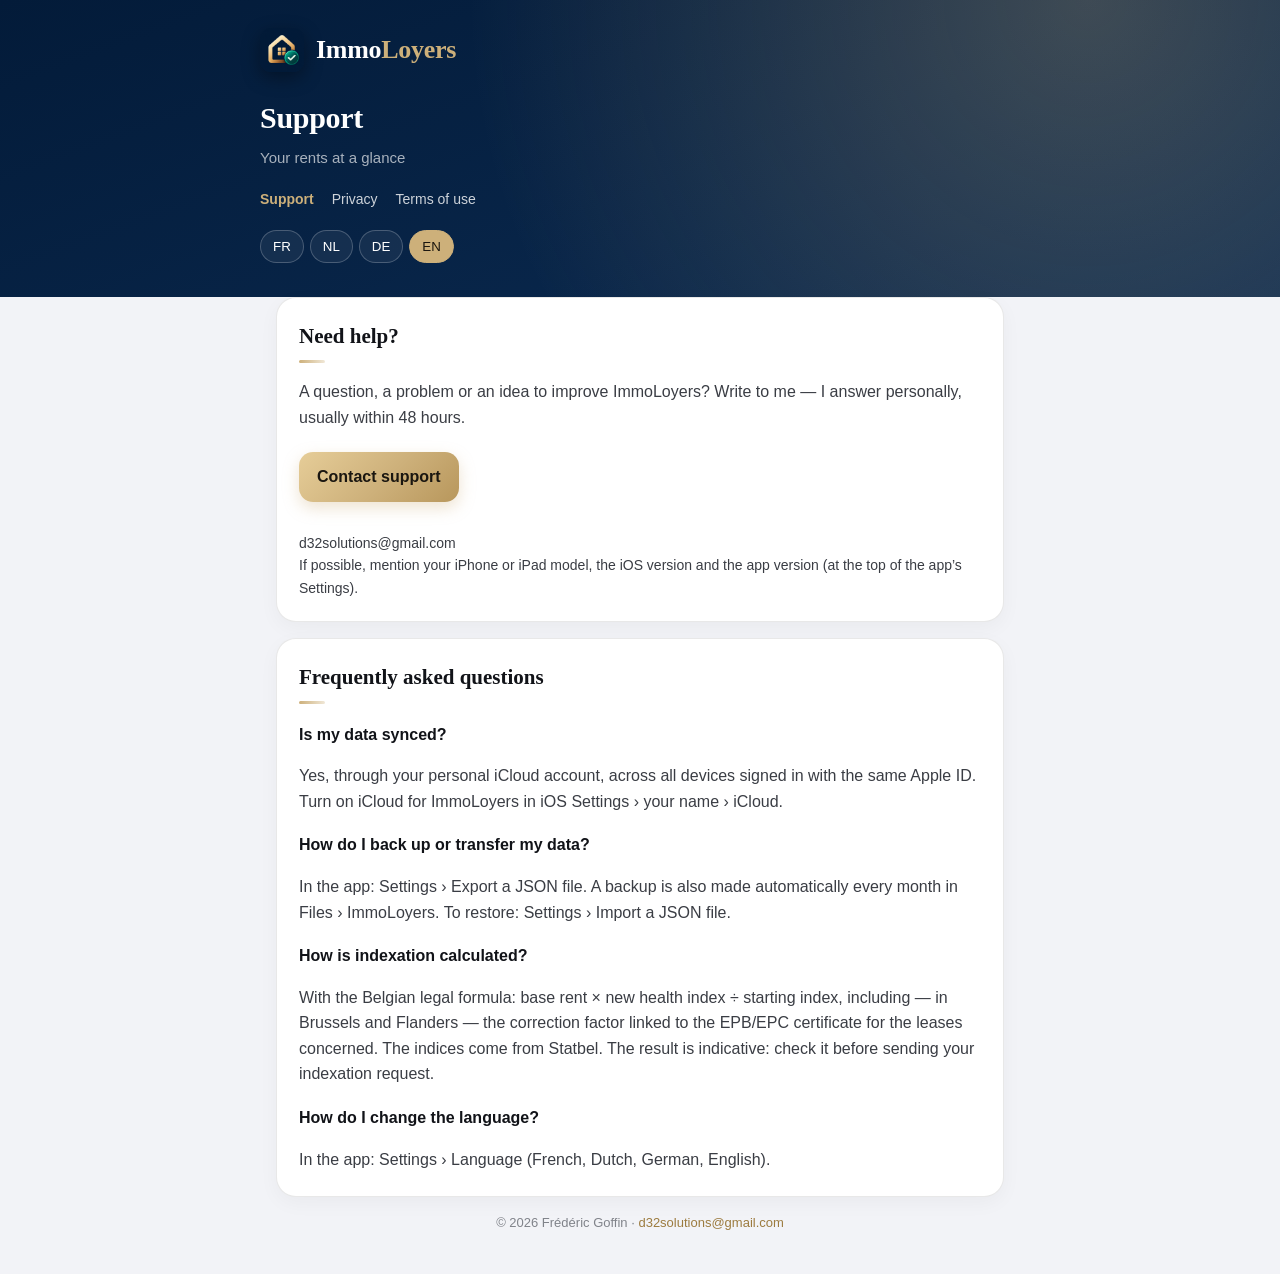
==== index.html @ 968ce4fb "Pages ImmoLoyers : assistance, confidentialité, conditions (FR/NL/DE/EN) Co-Authored-By: Claude Opus" ====
<!doctype html>
<html lang="fr">
<head>
<meta charset="utf-8">
<meta name="viewport" content="width=device-width, initial-scale=1">
<title>ImmoLoyers — Assistance</title>
<meta name="description" content="ImmoLoyers — Vos loyers, en un coup d’œil">
<link rel="icon" href="logo.png">
<link rel="apple-touch-icon" href="apple-touch-icon.png">
<link rel="stylesheet" href="style.css">
<script src="lang.js"></script>
</head>
<body>
<header class="hero"><div class="wrap">
  <div class="brand"><img src="logo.png" alt=""><span class="name serif">Immo<b>Loyers</b></span></div>
  <h1 class="serif"><span data-lang="fr">Assistance</span><span data-lang="nl">Ondersteuning</span><span data-lang="de">Support</span><span data-lang="en">Support</span></h1>
  <p class="sub"><span data-lang="fr">Vos loyers, en un coup d’œil</span><span data-lang="nl">Uw huurgelden in één oogopslag</span><span data-lang="de">Ihre Mieten auf einen Blick</span><span data-lang="en">Your rents at a glance</span></p>
  <nav class="pages"><a href="index.html" data-keep-lang class="on"><span data-lang="fr">Assistance</span><span data-lang="nl">Ondersteuning</span><span data-lang="de">Support</span><span data-lang="en">Support</span></a> <a href="privacy.html" data-keep-lang class=""><span data-lang="fr">Confidentialité</span><span data-lang="nl">Privacy</span><span data-lang="de">Datenschutz</span><span data-lang="en">Privacy</span></a> <a href="terms.html" data-keep-lang class=""><span data-lang="fr">Conditions d’utilisation</span><span data-lang="nl">Gebruiksvoorwaarden</span><span data-lang="de">Nutzungsbedingungen</span><span data-lang="en">Terms of use</span></a></nav>
  <nav class="lang">
    <button data-set="fr">FR</button><button data-set="nl">NL</button><button data-set="de">DE</button><button data-set="en">EN</button>
  </nav>
</div></header>
<main class="wrap"><div data-lang="fr"><section class="card"><h2 class="serif">Besoin d’aide ?</h2><div class="rule"></div><p>Une question, un problème ou une idée d’amélioration pour ImmoLoyers ? Écrivez-moi, je réponds personnellement, en général sous 48 heures.</p>
<a class="cta" href="mailto:d32solutions@gmail.com?subject=ImmoLoyers%20%E2%80%93%20assistance">Écrire à l’assistance</a>
<p class="muted">d32solutions@gmail.com<br>Indiquez si possible le modèle de votre iPhone ou iPad, la version d’iOS et la version de l’app (Réglages de l’app, en haut).</p></section><section class="card"><h2 class="serif">Questions fréquentes</h2><div class="rule"></div><h3>Mes données sont-elles synchronisées ?</h3><p>Oui, via votre compte iCloud personnel, entre tous vos appareils connectés au même identifiant Apple. Activez iCloud pour ImmoLoyers dans Réglages iOS › votre nom › iCloud.</p>
<h3>Comment sauvegarder ou transférer mes données ?</h3><p>Dans l’app : Réglages › Exporter un fichier JSON. Une sauvegarde automatique est aussi faite chaque mois dans Fichiers › ImmoLoyers. Pour restaurer : Réglages › Importer un fichier JSON.</p>
<h3>Comment l’indexation est-elle calculée ?</h3><p>Selon la formule légale belge : loyer de base × nouvel indice santé ÷ indice de départ, avec, à Bruxelles et en Flandre, le facteur de correction lié au certificat PEB / EPC pour les baux concernés. Les indices proviennent de Statbel. Le résultat est indicatif : vérifiez-le avant d’envoyer votre demande d’indexation.</p>
<h3>Comment changer la langue ?</h3><p>Dans l’app : Réglages › Langue (français, néerlandais, allemand, anglais).</p></section></div><div data-lang="nl"><section class="card"><h2 class="serif">Hulp nodig?</h2><div class="rule"></div><p>Een vraag, een probleem of een idee om ImmoLoyers te verbeteren? Schrijf me, ik antwoord persoonlijk, meestal binnen 48 uur.</p>
<a class="cta" href="mailto:d32solutions@gmail.com?subject=ImmoLoyers%20%E2%80%93%20ondersteuning">Ondersteuning contacteren</a>
<p class="muted">d32solutions@gmail.com<br>Vermeld indien mogelijk het model van uw iPhone of iPad, de iOS-versie en de versie van de app (bovenaan in de instellingen van de app).</p></section><section class="card"><h2 class="serif">Veelgestelde vragen</h2><div class="rule"></div><h3>Worden mijn gegevens gesynchroniseerd?</h3><p>Ja, via uw persoonlijke iCloud-account, tussen al uw toestellen met dezelfde Apple ID. Schakel iCloud in voor ImmoLoyers via iOS-instellingen › uw naam › iCloud.</p>
<h3>Hoe maak ik een back-up of zet ik mijn gegevens over?</h3><p>In de app: Instellingen › JSON-bestand exporteren. Elke maand wordt ook automatisch een back-up gemaakt in Bestanden › ImmoLoyers. Herstellen: Instellingen › JSON-bestand importeren.</p>
<h3>Hoe wordt de indexering berekend?</h3><p>Volgens de Belgische wettelijke formule: basishuur × nieuw gezondheidsindexcijfer ÷ aanvangsindexcijfer, met in Brussel en Vlaanderen de correctiefactor op basis van het EPB-/EPC-certificaat voor de betrokken huurovereenkomsten. De indexcijfers komen van Statbel. Het resultaat is indicatief: controleer het voordat u uw indexeringsverzoek verstuurt.</p>
<h3>Hoe wijzig ik de taal?</h3><p>In de app: Instellingen › Taal (Frans, Nederlands, Duits, Engels).</p></section></div><div data-lang="de"><section class="card"><h2 class="serif">Brauchen Sie Hilfe?</h2><div class="rule"></div><p>Eine Frage, ein Problem oder eine Idee zur Verbesserung von ImmoLoyers? Schreiben Sie mir, ich antworte persönlich, in der Regel innerhalb von 48 Stunden.</p>
<a class="cta" href="mailto:d32solutions@gmail.com?subject=ImmoLoyers%20%E2%80%93%20Support">Support kontaktieren</a>
<p class="muted">d32solutions@gmail.com<br>Geben Sie nach Möglichkeit das Modell Ihres iPhone oder iPad, die iOS-Version und die App-Version an (oben in den Einstellungen der App).</p></section><section class="card"><h2 class="serif">Häufige Fragen</h2><div class="rule"></div><h3>Werden meine Daten synchronisiert?</h3><p>Ja, über Ihr persönliches iCloud-Konto, zwischen allen Geräten mit derselben Apple-ID. Aktivieren Sie iCloud für ImmoLoyers unter iOS-Einstellungen › Ihr Name › iCloud.</p>
<h3>Wie sichere oder übertrage ich meine Daten?</h3><p>In der App: Einstellungen › JSON-Datei exportieren. Jeden Monat wird zudem automatisch eine Sicherung in Dateien › ImmoLoyers erstellt. Wiederherstellen: Einstellungen › JSON-Datei importieren.</p>
<h3>Wie wird die Indexierung berechnet?</h3><p>Nach der belgischen gesetzlichen Formel: Grundmiete × neuer Gesundheitsindex ÷ Anfangsindex, in Brüssel und Flandern mit dem Korrekturfaktor gemäß Energieausweis (EPB/EPC) für die betroffenen Mietverträge. Die Indizes stammen von Statbel. Das Ergebnis ist ein Richtwert: Prüfen Sie es, bevor Sie Ihren Indexierungsantrag versenden.</p>
<h3>Wie ändere ich die Sprache?</h3><p>In der App: Einstellungen › Sprache (Französisch, Niederländisch, Deutsch, Englisch).</p></section></div><div data-lang="en"><section class="card"><h2 class="serif">Need help?</h2><div class="rule"></div><p>A question, a problem or an idea to improve ImmoLoyers? Write to me — I answer personally, usually within 48 hours.</p>
<a class="cta" href="mailto:d32solutions@gmail.com?subject=ImmoLoyers%20%E2%80%93%20support">Contact support</a>
<p class="muted">d32solutions@gmail.com<br>If possible, mention your iPhone or iPad model, the iOS version and the app version (at the top of the app’s Settings).</p></section><section class="card"><h2 class="serif">Frequently asked questions</h2><div class="rule"></div><h3>Is my data synced?</h3><p>Yes, through your personal iCloud account, across all devices signed in with the same Apple ID. Turn on iCloud for ImmoLoyers in iOS Settings › your name › iCloud.</p>
<h3>How do I back up or transfer my data?</h3><p>In the app: Settings › Export a JSON file. A backup is also made automatically every month in Files › ImmoLoyers. To restore: Settings › Import a JSON file.</p>
<h3>How is indexation calculated?</h3><p>With the Belgian legal formula: base rent × new health index ÷ starting index, including — in Brussels and Flanders — the correction factor linked to the EPB/EPC certificate for the leases concerned. The indices come from Statbel. The result is indicative: check it before sending your indexation request.</p>
<h3>How do I change the language?</h3><p>In the app: Settings › Language (French, Dutch, German, English).</p></section></div></main>
<footer>© 2026 Frédéric Goffin · <a href="mailto:d32solutions@gmail.com">d32solutions@gmail.com</a></footer>
</body>
</html>
---- style.css ----
:root {
  --bg: #F2F3F7;
  --surface: #FFFFFF;
  --ink: #111318;
  --ink2: #3A3D44;
  --muted: #80838A;
  --line: rgba(0, 0, 0, .09);
  --gold: #9C7B3F;
  --gold-soft: rgba(205, 176, 122, .18);
  --hero-a: #031B39;
  --hero-b: #0B2B52;
}
@media (prefers-color-scheme: dark) {
  :root {
    --bg: #0B0C0F;
    --surface: #16181D;
    --ink: #F1EFEA;
    --ink2: #D2D0CB;
    --muted: #8E9198;
    --line: rgba(255, 255, 255, .1);
    --gold: #CDB07A;
    --gold-soft: rgba(205, 176, 122, .14);
  }
}
* { box-sizing: border-box; }
html { -webkit-text-size-adjust: 100%; }
body {
  margin: 0;
  background: var(--bg);
  color: var(--ink);
  font: 16px/1.6 -apple-system, BlinkMacSystemFont, "SF Pro Text", "Segoe UI", Roboto, Helvetica, Arial, sans-serif;
}
.serif { font-family: ui-serif, "New York", Georgia, "Times New Roman", serif; }
a { color: var(--gold); text-decoration: none; }
a:hover { text-decoration: underline; }

header.hero {
  background: radial-gradient(circle at 85% 0%, rgba(205,176,122,.28), transparent 55%),
              linear-gradient(160deg, var(--hero-a), var(--hero-b));
  color: #fff;
  padding: 28px 16px 34px;
}
.wrap { max-width: 760px; margin: 0 auto; padding: 0 16px; }
header .wrap { padding: 0; }
.brand { display: flex; align-items: center; gap: 12px; }
.brand img { width: 44px; height: 44px; border-radius: 11px; box-shadow: 0 6px 18px rgba(0,0,0,.35); }
.brand .name { font-size: 26px; font-weight: 600; letter-spacing: -.3px; }
.brand .name b { color: #CDB07A; font-weight: 600; }
header h1 { font-size: 30px; font-weight: 600; margin: 22px 0 4px; letter-spacing: -.3px; }
header p.sub { margin: 0; color: rgba(255,255,255,.65); font-size: 15px; }

nav.lang { display: flex; gap: 6px; margin-top: 20px; flex-wrap: wrap; }
nav.lang button {
  appearance: none; border: 1px solid rgba(255,255,255,.22); background: rgba(255,255,255,.06);
  color: #fff; font: 600 13px/1 inherit; padding: 8px 12px; border-radius: 999px; cursor: pointer;
}
nav.lang button.on { background: #CDB07A; color: #1A1610; border-color: #CDB07A; }

nav.pages { display: flex; gap: 18px; flex-wrap: wrap; margin: 18px 0 0; font-size: 14px; }
nav.pages a { color: rgba(255,255,255,.8); }
nav.pages a.on { color: #CDB07A; font-weight: 600; }

main { padding: 26px 0 50px; }
.card {
  background: var(--surface); border: 1px solid var(--line); border-radius: 20px;
  padding: 22px 22px 8px; margin-bottom: 16px; box-shadow: 0 6px 20px rgba(0,0,0,.04);
}
.card h2 { font-size: 21px; font-weight: 600; margin: 0 0 6px; }
.card h3 { font-size: 16px; margin: 18px 0 4px; }
.card p, .card li { color: var(--ink2); }
.card ul { padding-left: 20px; }
.rule { width: 26px; height: 3px; border-radius: 2px; background: linear-gradient(90deg, #CDB07A, rgba(205,176,122,.3)); margin: 4px 0 12px; }
.muted { color: var(--muted); font-size: 14px; }
.cta {
  display: inline-block; margin: 6px 0 16px; padding: 12px 18px; border-radius: 14px;
  background: linear-gradient(135deg, #E6CD98, #CDB07A 55%, #B8975C); color: #1A1610 !important;
  font-weight: 600; text-decoration: none !important; box-shadow: 0 6px 16px rgba(205,176,122,.35);
}
footer { text-align: center; color: var(--muted); font-size: 13px; padding: 0 16px 40px; }
[data-lang] { display: none; }
html[lang="fr"] [data-lang="fr"], html[lang="nl"] [data-lang="nl"],
html[lang="de"] [data-lang="de"], html[lang="en"] [data-lang="en"] { display: block; }
html[lang="fr"] span[data-lang="fr"], html[lang="nl"] span[data-lang="nl"],
html[lang="de"] span[data-lang="de"], html[lang="en"] span[data-lang="en"] { display: inline; }
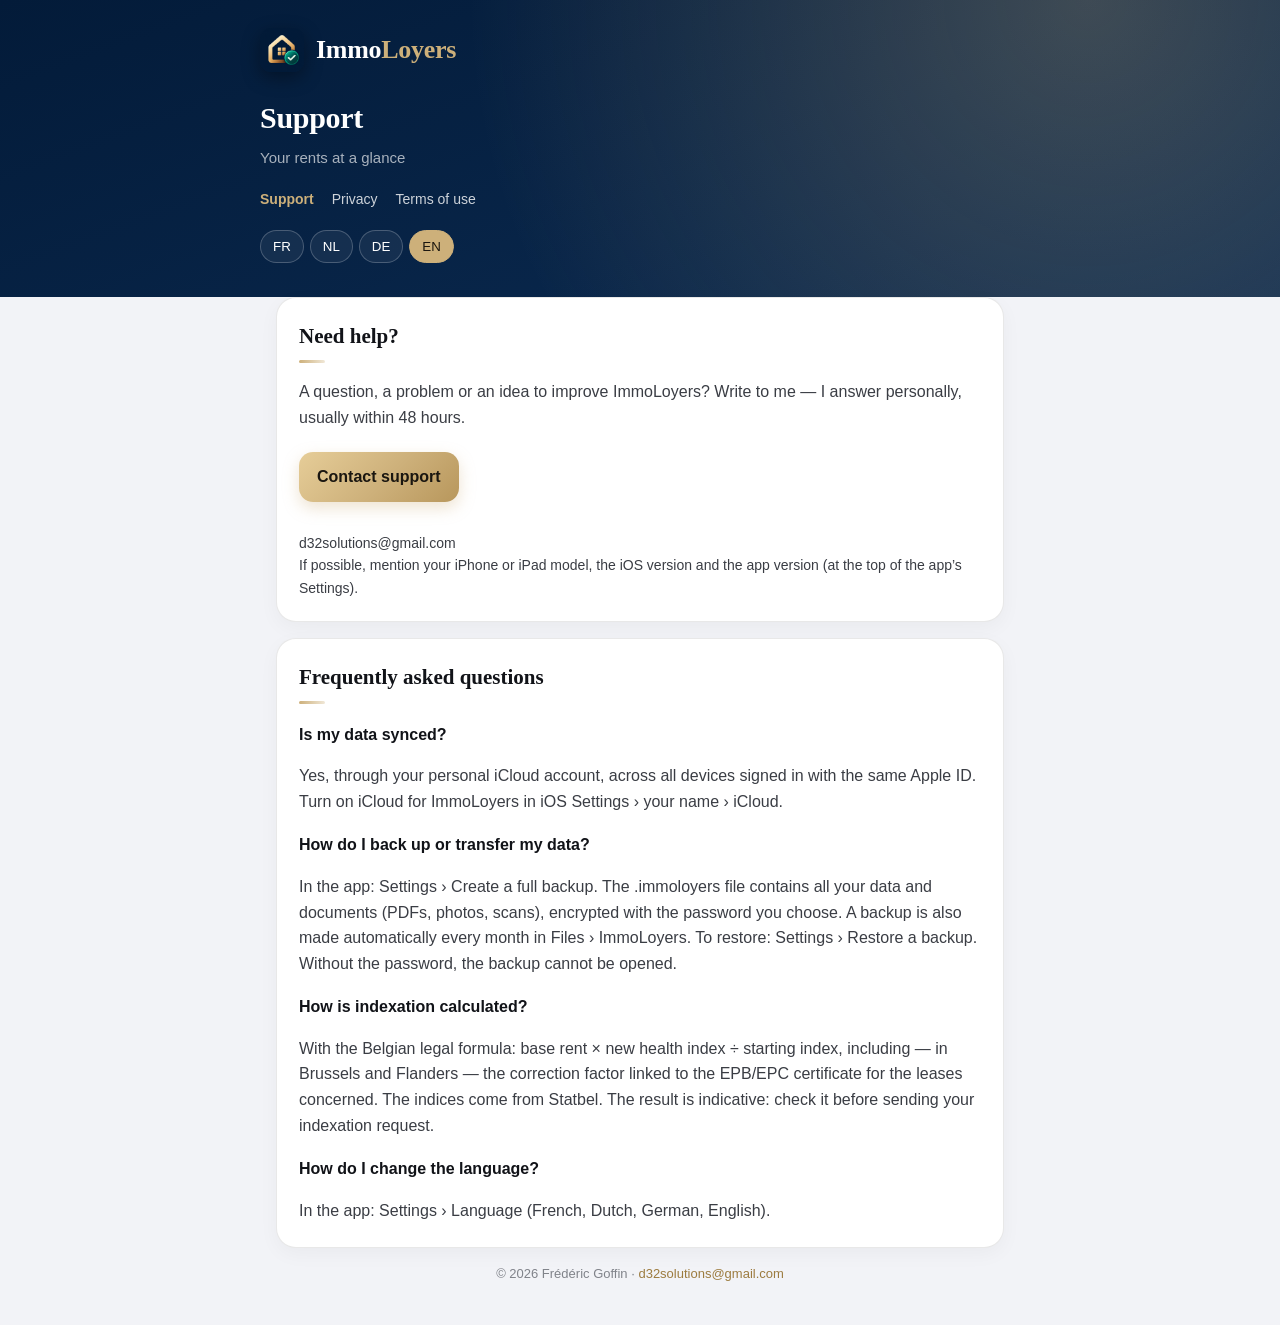
==== commit d12ebf9c: "FAQ et confidentialité : sauvegarde complète chiffrée (.immoloyers) Co-Authored-By: Claude Opus 5.5 " ====
--- a/index.html
+++ b/index.html
@@ -23,22 +23,22 @@
 <main class="wrap"><div data-lang="fr"><section class="card"><h2 class="serif">Besoin d’aide ?</h2><div class="rule"></div><p>Une question, un problème ou une idée d’amélioration pour ImmoLoyers ? Écrivez-moi, je réponds personnellement, en général sous 48 heures.</p>
 <a class="cta" href="mailto:d32solutions@gmail.com?subject=ImmoLoyers%20%E2%80%93%20assistance">Écrire à l’assistance</a>
 <p class="muted">d32solutions@gmail.com<br>Indiquez si possible le modèle de votre iPhone ou iPad, la version d’iOS et la version de l’app (Réglages de l’app, en haut).</p></section><section class="card"><h2 class="serif">Questions fréquentes</h2><div class="rule"></div><h3>Mes données sont-elles synchronisées ?</h3><p>Oui, via votre compte iCloud personnel, entre tous vos appareils connectés au même identifiant Apple. Activez iCloud pour ImmoLoyers dans Réglages iOS › votre nom › iCloud.</p>
-<h3>Comment sauvegarder ou transférer mes données ?</h3><p>Dans l’app : Réglages › Exporter un fichier JSON. Une sauvegarde automatique est aussi faite chaque mois dans Fichiers › ImmoLoyers. Pour restaurer : Réglages › Importer un fichier JSON.</p>
+<h3>Comment sauvegarder ou transférer mes données ?</h3><p>Dans l’app : Réglages › Créer une sauvegarde complète. Le fichier .immoloyers contient toutes vos données et tous vos documents (PDF, photos, scans), chiffrés avec le mot de passe que vous choisissez. Une sauvegarde automatique est aussi faite chaque mois dans Fichiers › ImmoLoyers. Pour restaurer : Réglages › Restaurer une sauvegarde. Sans le mot de passe, la sauvegarde ne peut pas être ouverte.</p>
 <h3>Comment l’indexation est-elle calculée ?</h3><p>Selon la formule légale belge : loyer de base × nouvel indice santé ÷ indice de départ, avec, à Bruxelles et en Flandre, le facteur de correction lié au certificat PEB / EPC pour les baux concernés. Les indices proviennent de Statbel. Le résultat est indicatif : vérifiez-le avant d’envoyer votre demande d’indexation.</p>
 <h3>Comment changer la langue ?</h3><p>Dans l’app : Réglages › Langue (français, néerlandais, allemand, anglais).</p></section></div><div data-lang="nl"><section class="card"><h2 class="serif">Hulp nodig?</h2><div class="rule"></div><p>Een vraag, een probleem of een idee om ImmoLoyers te verbeteren? Schrijf me, ik antwoord persoonlijk, meestal binnen 48 uur.</p>
 <a class="cta" href="mailto:d32solutions@gmail.com?subject=ImmoLoyers%20%E2%80%93%20ondersteuning">Ondersteuning contacteren</a>
 <p class="muted">d32solutions@gmail.com<br>Vermeld indien mogelijk het model van uw iPhone of iPad, de iOS-versie en de versie van de app (bovenaan in de instellingen van de app).</p></section><section class="card"><h2 class="serif">Veelgestelde vragen</h2><div class="rule"></div><h3>Worden mijn gegevens gesynchroniseerd?</h3><p>Ja, via uw persoonlijke iCloud-account, tussen al uw toestellen met dezelfde Apple ID. Schakel iCloud in voor ImmoLoyers via iOS-instellingen › uw naam › iCloud.</p>
-<h3>Hoe maak ik een back-up of zet ik mijn gegevens over?</h3><p>In de app: Instellingen › JSON-bestand exporteren. Elke maand wordt ook automatisch een back-up gemaakt in Bestanden › ImmoLoyers. Herstellen: Instellingen › JSON-bestand importeren.</p>
+<h3>Hoe maak ik een back-up of zet ik mijn gegevens over?</h3><p>In de app: Instellingen › Volledige back-up maken. Het .immoloyers-bestand bevat al uw gegevens en documenten (pdf’s, foto’s, scans), versleuteld met het wachtwoord dat u kiest. Elke maand wordt ook automatisch een back-up gemaakt in Bestanden › ImmoLoyers. Herstellen: Instellingen › Back-up herstellen. Zonder het wachtwoord kan de back-up niet worden geopend.</p>
 <h3>Hoe wordt de indexering berekend?</h3><p>Volgens de Belgische wettelijke formule: basishuur × nieuw gezondheidsindexcijfer ÷ aanvangsindexcijfer, met in Brussel en Vlaanderen de correctiefactor op basis van het EPB-/EPC-certificaat voor de betrokken huurovereenkomsten. De indexcijfers komen van Statbel. Het resultaat is indicatief: controleer het voordat u uw indexeringsverzoek verstuurt.</p>
 <h3>Hoe wijzig ik de taal?</h3><p>In de app: Instellingen › Taal (Frans, Nederlands, Duits, Engels).</p></section></div><div data-lang="de"><section class="card"><h2 class="serif">Brauchen Sie Hilfe?</h2><div class="rule"></div><p>Eine Frage, ein Problem oder eine Idee zur Verbesserung von ImmoLoyers? Schreiben Sie mir, ich antworte persönlich, in der Regel innerhalb von 48 Stunden.</p>
 <a class="cta" href="mailto:d32solutions@gmail.com?subject=ImmoLoyers%20%E2%80%93%20Support">Support kontaktieren</a>
 <p class="muted">d32solutions@gmail.com<br>Geben Sie nach Möglichkeit das Modell Ihres iPhone oder iPad, die iOS-Version und die App-Version an (oben in den Einstellungen der App).</p></section><section class="card"><h2 class="serif">Häufige Fragen</h2><div class="rule"></div><h3>Werden meine Daten synchronisiert?</h3><p>Ja, über Ihr persönliches iCloud-Konto, zwischen allen Geräten mit derselben Apple-ID. Aktivieren Sie iCloud für ImmoLoyers unter iOS-Einstellungen › Ihr Name › iCloud.</p>
-<h3>Wie sichere oder übertrage ich meine Daten?</h3><p>In der App: Einstellungen › JSON-Datei exportieren. Jeden Monat wird zudem automatisch eine Sicherung in Dateien › ImmoLoyers erstellt. Wiederherstellen: Einstellungen › JSON-Datei importieren.</p>
+<h3>Wie sichere oder übertrage ich meine Daten?</h3><p>In der App: Einstellungen › Vollständige Sicherung erstellen. Die .immoloyers-Datei enthält alle Daten und Dokumente (PDFs, Fotos, Scans), verschlüsselt mit dem von Ihnen gewählten Passwort. Jeden Monat wird zudem automatisch eine Sicherung in Dateien › ImmoLoyers erstellt. Wiederherstellen: Einstellungen › Sicherung wiederherstellen. Ohne das Passwort lässt sich die Sicherung nicht öffnen.</p>
 <h3>Wie wird die Indexierung berechnet?</h3><p>Nach der belgischen gesetzlichen Formel: Grundmiete × neuer Gesundheitsindex ÷ Anfangsindex, in Brüssel und Flandern mit dem Korrekturfaktor gemäß Energieausweis (EPB/EPC) für die betroffenen Mietverträge. Die Indizes stammen von Statbel. Das Ergebnis ist ein Richtwert: Prüfen Sie es, bevor Sie Ihren Indexierungsantrag versenden.</p>
 <h3>Wie ändere ich die Sprache?</h3><p>In der App: Einstellungen › Sprache (Französisch, Niederländisch, Deutsch, Englisch).</p></section></div><div data-lang="en"><section class="card"><h2 class="serif">Need help?</h2><div class="rule"></div><p>A question, a problem or an idea to improve ImmoLoyers? Write to me — I answer personally, usually within 48 hours.</p>
 <a class="cta" href="mailto:d32solutions@gmail.com?subject=ImmoLoyers%20%E2%80%93%20support">Contact support</a>
 <p class="muted">d32solutions@gmail.com<br>If possible, mention your iPhone or iPad model, the iOS version and the app version (at the top of the app’s Settings).</p></section><section class="card"><h2 class="serif">Frequently asked questions</h2><div class="rule"></div><h3>Is my data synced?</h3><p>Yes, through your personal iCloud account, across all devices signed in with the same Apple ID. Turn on iCloud for ImmoLoyers in iOS Settings › your name › iCloud.</p>
-<h3>How do I back up or transfer my data?</h3><p>In the app: Settings › Export a JSON file. A backup is also made automatically every month in Files › ImmoLoyers. To restore: Settings › Import a JSON file.</p>
+<h3>How do I back up or transfer my data?</h3><p>In the app: Settings › Create a full backup. The .immoloyers file contains all your data and documents (PDFs, photos, scans), encrypted with the password you choose. A backup is also made automatically every month in Files › ImmoLoyers. To restore: Settings › Restore a backup. Without the password, the backup cannot be opened.</p>
 <h3>How is indexation calculated?</h3><p>With the Belgian legal formula: base rent × new health index ÷ starting index, including — in Brussels and Flanders — the correction factor linked to the EPB/EPC certificate for the leases concerned. The indices come from Statbel. The result is indicative: check it before sending your indexation request.</p>
 <h3>How do I change the language?</h3><p>In the app: Settings › Language (French, Dutch, German, English).</p></section></div></main>
 <footer>© 2026 Frédéric Goffin · <a href="mailto:d32solutions@gmail.com">d32solutions@gmail.com</a></footer>
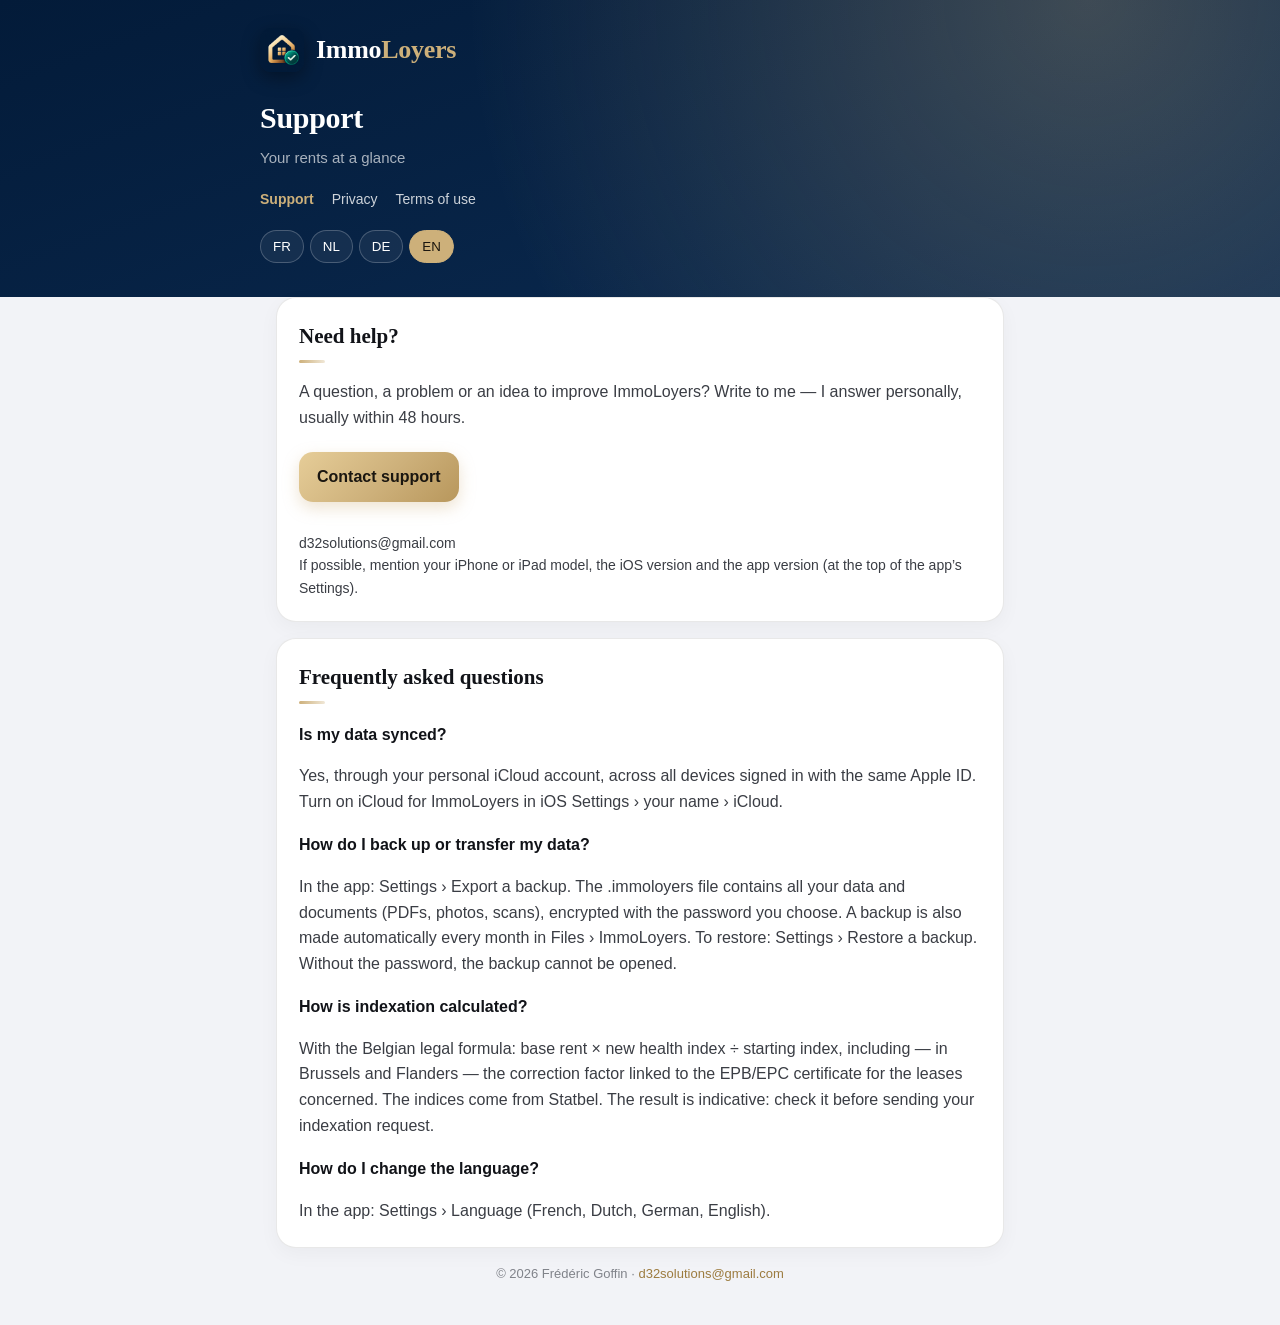
==== commit ceeafd0f: "Conditions : version gratuite et abonnement ImmoLoyers Pro Co-Authored-By: Claude Opus 5.5 <noreply@" ====
--- a/index.html
+++ b/index.html
@@ -23,22 +23,22 @@
 <main class="wrap"><div data-lang="fr"><section class="card"><h2 class="serif">Besoin d’aide ?</h2><div class="rule"></div><p>Une question, un problème ou une idée d’amélioration pour ImmoLoyers ? Écrivez-moi, je réponds personnellement, en général sous 48 heures.</p>
 <a class="cta" href="mailto:d32solutions@gmail.com?subject=ImmoLoyers%20%E2%80%93%20assistance">Écrire à l’assistance</a>
 <p class="muted">d32solutions@gmail.com<br>Indiquez si possible le modèle de votre iPhone ou iPad, la version d’iOS et la version de l’app (Réglages de l’app, en haut).</p></section><section class="card"><h2 class="serif">Questions fréquentes</h2><div class="rule"></div><h3>Mes données sont-elles synchronisées ?</h3><p>Oui, via votre compte iCloud personnel, entre tous vos appareils connectés au même identifiant Apple. Activez iCloud pour ImmoLoyers dans Réglages iOS › votre nom › iCloud.</p>
-<h3>Comment sauvegarder ou transférer mes données ?</h3><p>Dans l’app : Réglages › Créer une sauvegarde complète. Le fichier .immoloyers contient toutes vos données et tous vos documents (PDF, photos, scans), chiffrés avec le mot de passe que vous choisissez. Une sauvegarde automatique est aussi faite chaque mois dans Fichiers › ImmoLoyers. Pour restaurer : Réglages › Restaurer une sauvegarde. Sans le mot de passe, la sauvegarde ne peut pas être ouverte.</p>
+<h3>Comment sauvegarder ou transférer mes données ?</h3><p>Dans l’app : Réglages › Exporter une sauvegarde. Le fichier .immoloyers contient toutes vos données et tous vos documents (PDF, photos, scans), chiffrés avec le mot de passe que vous choisissez. Une sauvegarde automatique est aussi faite chaque mois dans Fichiers › ImmoLoyers. Pour restaurer : Réglages › Restaurer une sauvegarde. Sans le mot de passe, la sauvegarde ne peut pas être ouverte.</p>
 <h3>Comment l’indexation est-elle calculée ?</h3><p>Selon la formule légale belge : loyer de base × nouvel indice santé ÷ indice de départ, avec, à Bruxelles et en Flandre, le facteur de correction lié au certificat PEB / EPC pour les baux concernés. Les indices proviennent de Statbel. Le résultat est indicatif : vérifiez-le avant d’envoyer votre demande d’indexation.</p>
 <h3>Comment changer la langue ?</h3><p>Dans l’app : Réglages › Langue (français, néerlandais, allemand, anglais).</p></section></div><div data-lang="nl"><section class="card"><h2 class="serif">Hulp nodig?</h2><div class="rule"></div><p>Een vraag, een probleem of een idee om ImmoLoyers te verbeteren? Schrijf me, ik antwoord persoonlijk, meestal binnen 48 uur.</p>
 <a class="cta" href="mailto:d32solutions@gmail.com?subject=ImmoLoyers%20%E2%80%93%20ondersteuning">Ondersteuning contacteren</a>
 <p class="muted">d32solutions@gmail.com<br>Vermeld indien mogelijk het model van uw iPhone of iPad, de iOS-versie en de versie van de app (bovenaan in de instellingen van de app).</p></section><section class="card"><h2 class="serif">Veelgestelde vragen</h2><div class="rule"></div><h3>Worden mijn gegevens gesynchroniseerd?</h3><p>Ja, via uw persoonlijke iCloud-account, tussen al uw toestellen met dezelfde Apple ID. Schakel iCloud in voor ImmoLoyers via iOS-instellingen › uw naam › iCloud.</p>
-<h3>Hoe maak ik een back-up of zet ik mijn gegevens over?</h3><p>In de app: Instellingen › Volledige back-up maken. Het .immoloyers-bestand bevat al uw gegevens en documenten (pdf’s, foto’s, scans), versleuteld met het wachtwoord dat u kiest. Elke maand wordt ook automatisch een back-up gemaakt in Bestanden › ImmoLoyers. Herstellen: Instellingen › Back-up herstellen. Zonder het wachtwoord kan de back-up niet worden geopend.</p>
+<h3>Hoe maak ik een back-up of zet ik mijn gegevens over?</h3><p>In de app: Instellingen › Back-up exporteren. Het .immoloyers-bestand bevat al uw gegevens en documenten (pdf’s, foto’s, scans), versleuteld met het wachtwoord dat u kiest. Elke maand wordt ook automatisch een back-up gemaakt in Bestanden › ImmoLoyers. Herstellen: Instellingen › Back-up herstellen. Zonder het wachtwoord kan de back-up niet worden geopend.</p>
 <h3>Hoe wordt de indexering berekend?</h3><p>Volgens de Belgische wettelijke formule: basishuur × nieuw gezondheidsindexcijfer ÷ aanvangsindexcijfer, met in Brussel en Vlaanderen de correctiefactor op basis van het EPB-/EPC-certificaat voor de betrokken huurovereenkomsten. De indexcijfers komen van Statbel. Het resultaat is indicatief: controleer het voordat u uw indexeringsverzoek verstuurt.</p>
 <h3>Hoe wijzig ik de taal?</h3><p>In de app: Instellingen › Taal (Frans, Nederlands, Duits, Engels).</p></section></div><div data-lang="de"><section class="card"><h2 class="serif">Brauchen Sie Hilfe?</h2><div class="rule"></div><p>Eine Frage, ein Problem oder eine Idee zur Verbesserung von ImmoLoyers? Schreiben Sie mir, ich antworte persönlich, in der Regel innerhalb von 48 Stunden.</p>
 <a class="cta" href="mailto:d32solutions@gmail.com?subject=ImmoLoyers%20%E2%80%93%20Support">Support kontaktieren</a>
 <p class="muted">d32solutions@gmail.com<br>Geben Sie nach Möglichkeit das Modell Ihres iPhone oder iPad, die iOS-Version und die App-Version an (oben in den Einstellungen der App).</p></section><section class="card"><h2 class="serif">Häufige Fragen</h2><div class="rule"></div><h3>Werden meine Daten synchronisiert?</h3><p>Ja, über Ihr persönliches iCloud-Konto, zwischen allen Geräten mit derselben Apple-ID. Aktivieren Sie iCloud für ImmoLoyers unter iOS-Einstellungen › Ihr Name › iCloud.</p>
-<h3>Wie sichere oder übertrage ich meine Daten?</h3><p>In der App: Einstellungen › Vollständige Sicherung erstellen. Die .immoloyers-Datei enthält alle Daten und Dokumente (PDFs, Fotos, Scans), verschlüsselt mit dem von Ihnen gewählten Passwort. Jeden Monat wird zudem automatisch eine Sicherung in Dateien › ImmoLoyers erstellt. Wiederherstellen: Einstellungen › Sicherung wiederherstellen. Ohne das Passwort lässt sich die Sicherung nicht öffnen.</p>
+<h3>Wie sichere oder übertrage ich meine Daten?</h3><p>In der App: Einstellungen › Sicherung exportieren. Die .immoloyers-Datei enthält alle Daten und Dokumente (PDFs, Fotos, Scans), verschlüsselt mit dem von Ihnen gewählten Passwort. Jeden Monat wird zudem automatisch eine Sicherung in Dateien › ImmoLoyers erstellt. Wiederherstellen: Einstellungen › Sicherung wiederherstellen. Ohne das Passwort lässt sich die Sicherung nicht öffnen.</p>
 <h3>Wie wird die Indexierung berechnet?</h3><p>Nach der belgischen gesetzlichen Formel: Grundmiete × neuer Gesundheitsindex ÷ Anfangsindex, in Brüssel und Flandern mit dem Korrekturfaktor gemäß Energieausweis (EPB/EPC) für die betroffenen Mietverträge. Die Indizes stammen von Statbel. Das Ergebnis ist ein Richtwert: Prüfen Sie es, bevor Sie Ihren Indexierungsantrag versenden.</p>
 <h3>Wie ändere ich die Sprache?</h3><p>In der App: Einstellungen › Sprache (Französisch, Niederländisch, Deutsch, Englisch).</p></section></div><div data-lang="en"><section class="card"><h2 class="serif">Need help?</h2><div class="rule"></div><p>A question, a problem or an idea to improve ImmoLoyers? Write to me — I answer personally, usually within 48 hours.</p>
 <a class="cta" href="mailto:d32solutions@gmail.com?subject=ImmoLoyers%20%E2%80%93%20support">Contact support</a>
 <p class="muted">d32solutions@gmail.com<br>If possible, mention your iPhone or iPad model, the iOS version and the app version (at the top of the app’s Settings).</p></section><section class="card"><h2 class="serif">Frequently asked questions</h2><div class="rule"></div><h3>Is my data synced?</h3><p>Yes, through your personal iCloud account, across all devices signed in with the same Apple ID. Turn on iCloud for ImmoLoyers in iOS Settings › your name › iCloud.</p>
-<h3>How do I back up or transfer my data?</h3><p>In the app: Settings › Create a full backup. The .immoloyers file contains all your data and documents (PDFs, photos, scans), encrypted with the password you choose. A backup is also made automatically every month in Files › ImmoLoyers. To restore: Settings › Restore a backup. Without the password, the backup cannot be opened.</p>
+<h3>How do I back up or transfer my data?</h3><p>In the app: Settings › Export a backup. The .immoloyers file contains all your data and documents (PDFs, photos, scans), encrypted with the password you choose. A backup is also made automatically every month in Files › ImmoLoyers. To restore: Settings › Restore a backup. Without the password, the backup cannot be opened.</p>
 <h3>How is indexation calculated?</h3><p>With the Belgian legal formula: base rent × new health index ÷ starting index, including — in Brussels and Flanders — the correction factor linked to the EPB/EPC certificate for the leases concerned. The indices come from Statbel. The result is indicative: check it before sending your indexation request.</p>
 <h3>How do I change the language?</h3><p>In the app: Settings › Language (French, Dutch, German, English).</p></section></div></main>
 <footer>© 2026 Frédéric Goffin · <a href="mailto:d32solutions@gmail.com">d32solutions@gmail.com</a></footer>
